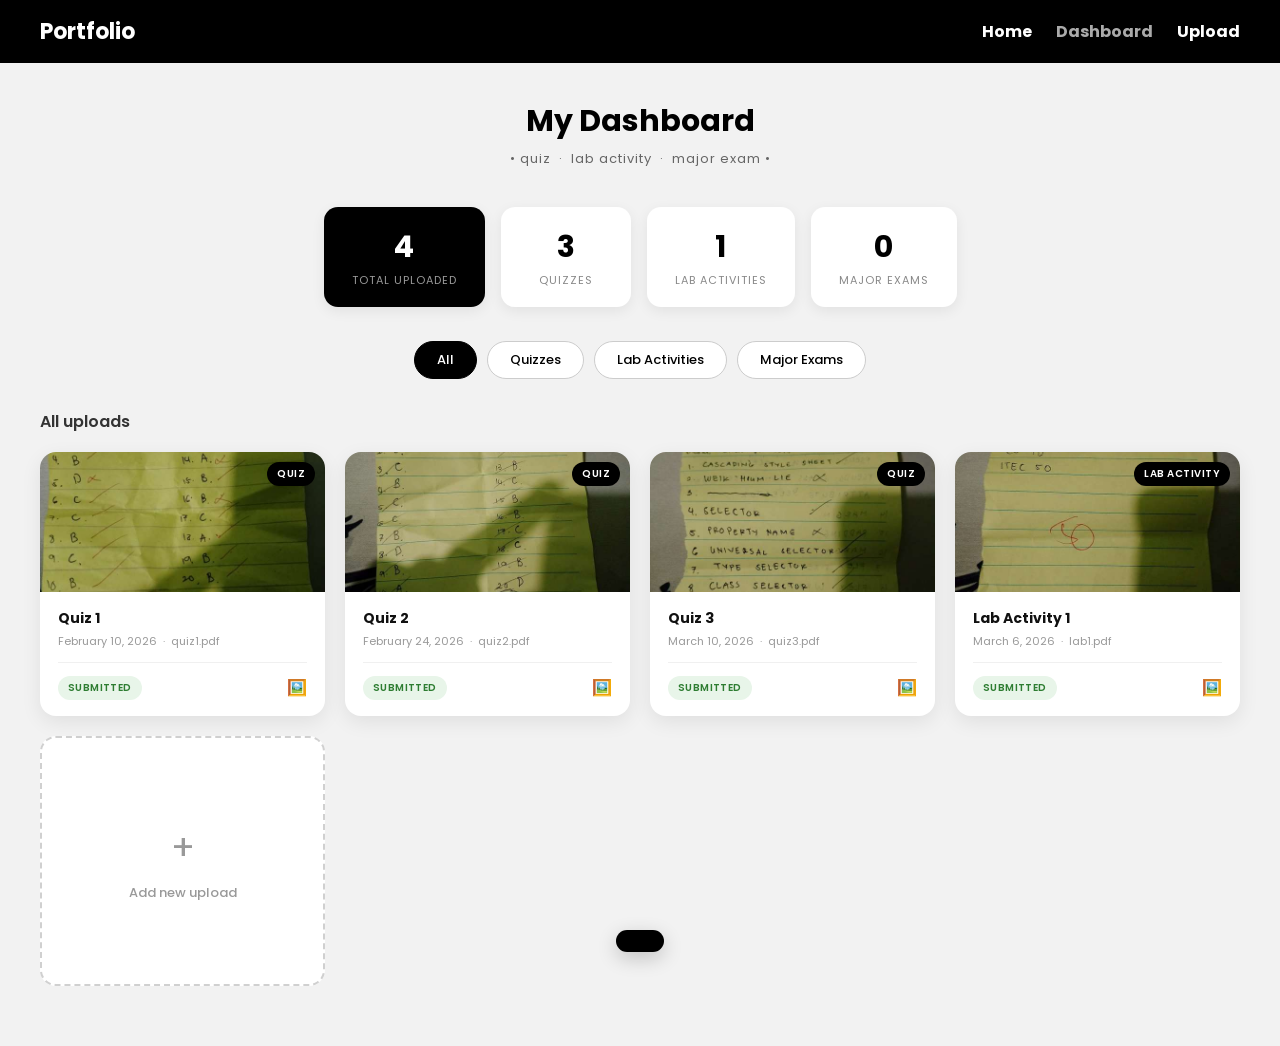
==== dashboard.html @ af3427ca "Update dashboard.html" ====
<!DOCTYPE html>
<html lang="en">
<head>
  <meta charset="UTF-8">
  <title>Dashboard – Portfolio</title>
  <link href="https://fonts.googleapis.com/css2?family=Poppins:wght@300;500;700&display=swap" rel="stylesheet">
  <style>
    * { margin: 0; padding: 0; box-sizing: border-box; font-family: 'Poppins', sans-serif; }
    body { background: #f2f2f2; min-height: 100vh; }

    .navbar { display: flex; justify-content: space-between; align-items: center; padding: 15px 40px; background: black; color: white; }
    .logo { font-size: 22px; font-weight: bold; }
    .nav-links a { color: white; text-decoration: none; margin-left: 20px; font-weight: bold; transition: color .2s; }
    .nav-links a:hover, .nav-links a.active { color: #aaa; }

    .hero { text-align: center; padding: 36px 20px 10px; }
    .hero h1 { font-size: 30px; font-weight: 700; }
    .hero p { color: #666; margin-top: 5px; font-size: 13px; letter-spacing: 1px; }

    .summary-strip { display: flex; justify-content: center; gap: 16px; padding: 28px 30px 10px; flex-wrap: wrap; }
    .summary-card { background: white; border-radius: 14px; padding: 18px 28px; min-width: 130px; text-align: center; box-shadow: 0 4px 14px rgba(0,0,0,.07); }
    .summary-card .num { font-size: 30px; font-weight: 700; }
    .summary-card .lbl { font-size: 11px; color: #888; margin-top: 2px; text-transform: uppercase; letter-spacing: 1px; }
    .summary-card.black-card { background: black; color: white; }
    .summary-card.black-card .lbl { color: #999; }

    .tabs { display: flex; justify-content: center; gap: 10px; padding: 24px 20px 0; flex-wrap: wrap; }
    .tab-btn { padding: 8px 22px; border-radius: 30px; border: 1.5px solid #ccc; background: white; font-family: 'Poppins', sans-serif; font-size: 13px; font-weight: 500; cursor: pointer; transition: all .2s; }
    .tab-btn:hover { border-color: black; }
    .tab-btn.active { background: black; color: white; border-color: black; }

    .grid-section { padding: 30px 40px 60px; }
    .grid-section h2 { font-size: 16px; font-weight: 600; color: #333; margin-bottom: 18px; }
    .items-grid { display: grid; grid-template-columns: repeat(auto-fill, minmax(260px, 1fr)); gap: 20px; }

    /* Card */
    .item-card { background: white; border-radius: 16px; box-shadow: 0 6px 20px rgba(0,0,0,.08); overflow: hidden; transition: transform .25s, box-shadow .25s; position: relative; }
    .item-card:hover { transform: translateY(-5px); box-shadow: 0 14px 32px rgba(0,0,0,.13); }

    /* ✕ delete on hover */
    .card-del {
      position: absolute; top: 9px; left: 9px; z-index: 5;
      width: 28px; height: 28px; border-radius: 50%;
      background: rgba(0,0,0,.72); color: white; border: none;
      font-size: 12px; cursor: pointer; font-weight: 700;
      display: flex; align-items: center; justify-content: center;
      opacity: 0; transition: opacity .18s, background .18s;
    }
    .item-card:hover .card-del { opacity: 1; }
    .card-del:hover { background: #c62828; }

    .card-thumb { width: 100%; height: 140px; background: #f5f5f5; display: flex; align-items: center; justify-content: center; overflow: hidden; position: relative; cursor: pointer; }
    .card-thumb img { width: 100%; height: 100%; object-fit: cover; display: none; }
    .card-thumb .thumb-icon { font-size: 42px; }
    .card-thumb .type-badge { position: absolute; top: 10px; right: 10px; background: black; color: white; font-size: 10px; font-weight: 600; padding: 4px 10px; border-radius: 20px; text-transform: uppercase; letter-spacing: .5px; }

    .card-body { padding: 16px 18px; cursor: pointer; }
    .card-title { font-size: 14px; font-weight: 700; color: #111; margin-bottom: 4px; }
    .card-meta  { font-size: 11px; color: #999; }
    .card-foot  { display: flex; align-items: center; justify-content: space-between; margin-top: 12px; padding-top: 12px; border-top: 1px solid #f0f0f0; }
    .status-pill { font-size: 10px; font-weight: 600; padding: 4px 10px; border-radius: 20px; text-transform: uppercase; letter-spacing: .4px; }
    .status-pill.submitted { background: #e8f5e9; color: #2e7d32; }
    .status-pill.pending   { background: #fff8e1; color: #f57f17; }

    .empty-state { text-align: center; padding: 60px 20px; color: #999; grid-column: 1/-1; }
    .empty-state .big { font-size: 48px; margin-bottom: 12px; }

    .add-card { background: white; border-radius: 16px; border: 2px dashed #d0d0d0; display: flex; flex-direction: column; align-items: center; justify-content: center; min-height: 250px; cursor: pointer; transition: border-color .2s, transform .2s; text-decoration: none; color: #999; }
    .add-card:hover { border-color: black; color: #333; transform: translateY(-4px); }
    .add-card .plus { font-size: 36px; margin-bottom: 8px; }
    .add-card p { font-size: 13px; font-weight: 500; }

    /* ── MODAL ── */
    .modal-backdrop { display: none; position: fixed; inset: 0; background: rgba(0,0,0,.6); z-index: 100; align-items: center; justify-content: center; padding: 16px; }
    .modal-backdrop.open { display: flex; }
    .modal { background: white; border-radius: 20px; padding: 28px 28px 24px; width: 500px; max-width: 100%; max-height: 92vh; overflow-y: auto; position: relative; animation: popIn .22s ease; }
    @keyframes popIn { from { transform: scale(.93); opacity: 0; } to { transform: scale(1); opacity: 1; } }
    .modal-close { position: absolute; top: 16px; right: 18px; background: none; border: none; font-size: 22px; cursor: pointer; color: #666; }
    .modal h3 { font-size: 17px; font-weight: 700; padding-right: 30px; margin-bottom: 3px; }
    .m-meta { font-size: 12px; color: #999; margin-bottom: 16px; }

    /* Canvas editor */
    .editor-box {
      width: 100%; height: 200px; background: #eee; border-radius: 12px;
      overflow: hidden; position: relative; cursor: grab; user-select: none;
    }
    .editor-box.grabbing { cursor: grabbing; }
    .editor-box canvas { width: 100%; height: 100%; display: block; }

    .no-proof { text-align: center; padding: 36px 20px; color: #bbb; font-size: 13px; background: #fafafa; border-radius: 12px; }

    /* Position controls */
    .pos-controls { margin-top: 8px; display: flex; align-items: center; justify-content: space-between; }
    .pos-hint { font-size: 11px; color: #999; }
    .reset-pos-btn { font-size: 11px; color: #aaa; background: none; border: none; cursor: pointer; text-decoration: underline; font-family: 'Poppins', sans-serif; }
    .reset-pos-btn:hover { color: #333; }

    .m-file { margin-top: 14px; background: #f5f5f5; border-radius: 10px; padding: 11px 14px; font-size: 12px; color: #444; display: flex; align-items: center; gap: 10px; }
    .m-file .fi { font-size: 18px; }

    .modal-actions { display: flex; gap: 8px; margin-top: 14px; }
    .modal-actions > * { flex: 1; padding: 10px; border-radius: 10px; font-family: 'Poppins', sans-serif; font-size: 12px; font-weight: 600; cursor: pointer; text-align: center; border: none; transition: background .18s; display: block; }
    .btn-change { background: #f0f0f0; color: #333; }
    .btn-change:hover { background: #e0e0e0; }
    .btn-save { background: black; color: white; }
    .btn-save:hover { background: #333; }
    .btn-del { background: #fff0f0; color: #c62828; border: 1.5px solid #fbb !important; }
    .btn-del:hover { background: #fdd; }

    .confirm-box { display: none; margin-top: 12px; background: #fff5f5; border: 1.5px solid #fcc; border-radius: 10px; padding: 14px 16px; text-align: center; }
    .confirm-box.show { display: block; }
    .confirm-box p { font-size: 13px; color: #c62828; font-weight: 500; margin-bottom: 10px; }
    .confirm-box .cbtn { display: inline-block; padding: 7px 18px; border-radius: 8px; font-size: 12px; font-weight: 600; cursor: pointer; font-family: 'Poppins', sans-serif; border: none; margin: 0 4px; }
    .cbtn.yes { background: #c62828; color: white; }
    .cbtn.no  { background: #eee; color: #333; }

    .toast { position: fixed; bottom: 28px; left: 50%; transform: translateX(-50%) translateY(80px); background: black; color: white; padding: 11px 24px; border-radius: 30px; font-size: 13px; font-weight: 500; box-shadow: 0 6px 20px rgba(0,0,0,.2); transition: transform .35s cubic-bezier(.34,1.56,.64,1); z-index: 999; }
    .toast.show { transform: translateX(-50%) translateY(0); }

    #m-img-input { display: none; }
  </style>
</head>
<body>

<nav class="navbar">
  <div class="logo">Portfolio</div>
  <div class="nav-links">
    <a href="index.html">Home</a>
    <a href="dashboard.html" class="active">Dashboard</a>
    <a href="upload.html">Upload</a>
    
  </div>
</nav>

<div class="hero">
  <h1>My Dashboard</h1>
  <p>• quiz &nbsp;·&nbsp; lab activity &nbsp;·&nbsp; major exam •</p>
</div>

<div class="summary-strip">
  <div class="summary-card black-card"><div class="num" id="total-count">0</div><div class="lbl">Total Uploaded</div></div>
  <div class="summary-card"><div class="num" id="quiz-count">0</div><div class="lbl">Quizzes</div></div>
  <div class="summary-card"><div class="num" id="lab-count">0</div><div class="lbl">Lab Activities</div></div>
  <div class="summary-card"><div class="num" id="exam-count">0</div><div class="lbl">Major Exams</div></div>
</div>

<div class="tabs">
  <button class="tab-btn active" onclick="filterTab('all',this)">All</button>
  <button class="tab-btn" onclick="filterTab('quiz',this)">Quizzes</button>
  <button class="tab-btn" onclick="filterTab('lab',this)">Lab Activities</button>
  <button class="tab-btn" onclick="filterTab('exam',this)">Major Exams</button>
</div>

<div class="grid-section">
  <h2 id="section-label">All uploads</h2>
  <div class="items-grid" id="items-grid"></div>
</div>

<!-- Modal -->
<div class="modal-backdrop" id="modal" onclick="backdropClick(event)">
  <div class="modal">
    <button class="modal-close" onclick="closeModal()">✕</button>
    <h3 id="m-title"></h3>
    <div class="m-meta" id="m-meta"></div>

    <!-- Image editor -->
    <div id="editor-section">
      <div class="editor-box" id="editor-box">
        <canvas id="ed-canvas"></canvas>
      </div>
      <div class="pos-controls">
        <div class="pos-hint">Drag the image to reposition it.</div>
        <button class="reset-pos-btn" onclick="resetPos()">↺ Reset</button>
      </div>
    </div>
    <div class="no-proof" id="no-proof-msg">No proof image yet — upload one below.</div>

    <div class="m-file"><span class="fi">📄</span><span id="m-file-name"></span></div>

    <div class="modal-actions">
      <label class="btn-change" for="m-img-input">📷 Change Image</label>
      <button class="btn-save" onclick="saveEntry()">💾 Save</button>
      <button class="btn-del" onclick="showConfirm()">🗑 Delete</button>
    </div>
    <input type="file" id="m-img-input" accept="image/*" onchange="loadNewProof(this)">

    <div class="confirm-box" id="confirm-box">
      <p>Delete this entry? This cannot be undone.</p>
      <button class="cbtn yes" onclick="doDelete()">Yes, delete</button>
      <button class="cbtn no"  onclick="hideConfirm()">Cancel</button>
    </div>
  </div>
</div>

<div class="toast" id="toast"></div>

<script>
  const defaultEntries = [
    { id:1, type:'quiz', title:'Quiz 1',         date:'February 10, 2026',  file:'quiz1.pdf', proof:'[data-uri]', originalProof:'[data-uri]', edState:null, status:'submitted' },
    { id:2, type:'quiz', title:'Quiz 2',         date:'February 24, 2026', file:'quiz2.pdf', proof:'[data-uri]', originalProof:'[data-uri]', edState:null, status:'submitted' },
    { id:3, type:'quiz', title:'Quiz 3',         date:'March 10, 2026', file:'quiz3.pdf', proof:'[data-uri]', originalProof:'[data-uri]', edState:null, status:'submitted' },
    { id:4, type:'lab',  title:'Lab Activity 1', date:'March 6, 2026',  file:'lab1.pdf',  proof:'[data-uri]', originalProof:'[data-uri]', edState:null, status:'submitted' },
  ];
  const saved = JSON.parse(localStorage.getItem('dash_entries') || '[]');
  const savedIds = saved.map(e => e.id);
  const defaults = defaultEntries.filter(e => !savedIds.includes(e.id));
  let entries = [...defaults, ...saved];
  let currentFilter = 'all';
  let activeEntry = null;

  // editor vars
  let edImg = null, eX = 0, eY = 0;
  let dragging = false, dsx = 0, dsy = 0, dex = 0, dey = 0;

  const canvas = document.getElementById('ed-canvas');
  const ctx    = canvas.getContext('2d');
  const eBox   = document.getElementById('editor-box');

  function saveLS() {
    const toSave = entries.filter(e => !defaultEntries.find(d => d.id === e.id) || e.proof || e.edState);
    localStorage.setItem('dash_entries', JSON.stringify(toSave));
  }

  const typeIcon  = { quiz:'📝', lab:'🔬', exam:'📋' };
  const typeLabel = { quiz:'Quiz', lab:'Lab Activity', exam:'Major Exam' };
  const statusLabel = { submitted:'Submitted', pending:'Pending' };

  // ── RENDER ──
  function renderGrid() {
    document.getElementById('total-count').textContent = entries.length;
    document.getElementById('quiz-count').textContent  = entries.filter(e=>e.type==='quiz').length;
    document.getElementById('lab-count').textContent   = entries.filter(e=>e.type==='lab').length;
    document.getElementById('exam-count').textContent  = entries.filter(e=>e.type==='exam').length;

    const labels = { all:'All uploads', quiz:'Quizzes', lab:'Lab Activities', exam:'Major Exams' };
    document.getElementById('section-label').textContent = labels[currentFilter];

    const list = currentFilter === 'all' ? entries : entries.filter(e=>e.type===currentFilter);
    const grid = document.getElementById('items-grid');

    if (!list.length) {
      grid.innerHTML = `<div class="empty-state"><div class="big">📂</div><p>No uploads here yet.</p></div>`;
      return;
    }

    const bg = { quiz:'#f0f0f0', lab:'#e8f5e9', exam:'#e3f2fd' };
    grid.innerHTML = list.map(e => {
      const imgSrc = e.originalProof || e.proof;
      const pos = e.edState ? `object-position: calc(50% + ${e.edState.x}px) calc(50% + ${e.edState.y}px)` : '';
      return `
      <div class="item-card">
        <button class="card-del" onclick="quickDel(event,${e.id})">✕</button>
        <div class="card-thumb" style="background:${bg[e.type]}" onclick="openModal(${e.id})">
          ${imgSrc ? `<img src="${imgSrc}" style="display:block;${pos}">` : `<div class="thumb-icon">${typeIcon[e.type]}</div>`}
          <div class="type-badge">${typeLabel[e.type]}</div>
        </div>
        <div class="card-body" onclick="openModal(${e.id})">
          <div class="card-title">${e.title}</div>
          <div class="card-meta">${e.date} &nbsp;·&nbsp; ${e.file}</div>
          <div class="card-foot">
            <span class="status-pill ${e.status}">${statusLabel[e.status]||e.status}</span>
            <span>${imgSrc?'🖼️':'📄'}</span>
          </div>
        </div>
      </div>`;
    }).join('') + `<a class="add-card" href="upload.html"><div class="plus">+</div><p>Add new upload</p></a>`;
  }

  function filterTab(type, btn) {
    currentFilter = type;
    document.querySelectorAll('.tab-btn').forEach(b=>b.classList.remove('active'));
    btn.classList.add('active');
    renderGrid();
  }

  // ── QUICK DELETE (card X button) ──
  function quickDel(e, id) {
    e.stopPropagation();
    if (!confirm('Remove this entry?')) return;
    entries = entries.filter(en=>en.id!==id);
    saveLS(); renderGrid(); showToast('🗑️ Entry removed');
  }

  // ── OPEN MODAL ──
  function openModal(id) {
    activeEntry = entries.find(e=>e.id===id);
    if (!activeEntry) return;

    document.getElementById('m-title').textContent    = activeEntry.title;
    document.getElementById('m-meta').textContent     = typeLabel[activeEntry.type] + '  ·  ' + activeEntry.date;
    document.getElementById('m-file-name').textContent= activeEntry.file;
    document.getElementById('m-img-input').value = '';
    hideConfirm();

    if (activeEntry.proof || activeEntry.originalProof) {
      showEditorSection();
      initEditor(activeEntry.originalProof || activeEntry.proof, activeEntry.edState || null);
    } else {
      hideEditorSection();
    }
    document.getElementById('modal').classList.add('open');
  }

  function closeModal() { document.getElementById('modal').classList.remove('open'); }
  function backdropClick(e) { if (e.target===document.getElementById('modal')) closeModal(); }

  function showEditorSection() {
    document.getElementById('editor-section').style.display='block';
    document.getElementById('no-proof-msg').style.display='none';
  }
  function hideEditorSection() {
    document.getElementById('editor-section').style.display='none';
    document.getElementById('no-proof-msg').style.display='block';
  }

  // ── CANVAS EDITOR ──
  function initEditor(src, state) {
    edImg = new Image();
    edImg.onload = () => {
      canvas.width  = eBox.offsetWidth  || 440;
      canvas.height = eBox.offsetHeight || 200;
      if (state) { eX=state.x; eY=state.y; }
      else        { eX=0; eY=0; }
      draw();
    };
    edImg.src = src;
  }

  function draw() {
    if (!edImg) return;
    ctx.clearRect(0,0,canvas.width,canvas.height);
    // cover: scale so image fills the entire canvas (like object-fit: cover)
    const ratio = Math.max(canvas.width/edImg.naturalWidth, canvas.height/edImg.naturalHeight);
    const dw = edImg.naturalWidth  * ratio;
    const dh = edImg.naturalHeight * ratio;
    const dx = (canvas.width-dw)/2 + eX;
    const dy = (canvas.height-dh)/2 + eY;
    ctx.drawImage(edImg, dx, dy, dw, dh);
  }

  function resetPos() { eX=0; eY=0; draw(); }

  // drag to pan
  eBox.addEventListener('mousedown', e=>{ dragging=true; dsx=e.clientX; dsy=e.clientY; dex=eX; dey=eY; eBox.classList.add('grabbing'); });
  window.addEventListener('mousemove', e=>{ if(!dragging) return; eX=dex+(e.clientX-dsx); eY=dey+(e.clientY-dsy); draw(); });
  window.addEventListener('mouseup',   ()=>{ dragging=false; eBox.classList.remove('grabbing'); });
  eBox.addEventListener('touchstart', e=>{ const t=e.touches[0]; dragging=true; dsx=t.clientX; dsy=t.clientY; dex=eX; dey=eY; });
  eBox.addEventListener('touchmove',  e=>{ if(!dragging) return; e.preventDefault(); const t=e.touches[0]; eX=dex+(t.clientX-dsx); eY=dey+(t.clientY-dsy); draw(); }, {passive:false});
  eBox.addEventListener('touchend',   ()=>{ dragging=false; });

  // ── LOAD NEW IMAGE ──
  function loadNewProof(input) {
    if(!input.files||!input.files[0]) return;
    const reader=new FileReader();
    reader.onload=ev=>{
      if(!activeEntry) return;
      activeEntry.originalProof = ev.target.result;
      activeEntry.proof = ev.target.result;
      activeEntry.edState = null;
      showEditorSection();
      initEditor(ev.target.result, null);
    };
    reader.readAsDataURL(input.files[0]);
  }

  // ── SAVE ──
  function saveEntry() {
    if(!activeEntry) return;
    if(edImg) {
      // store original + offset — thumbnail uses CSS object-position (no black bars)
      if(!activeEntry.originalProof) activeEntry.originalProof = activeEntry.proof;
      activeEntry.edState = { x:eX, y:eY };
    }
    activeEntry.status = 'submitted';
    const idx = entries.findIndex(e=>e.id===activeEntry.id);
    if(idx!==-1) entries[idx] = {...activeEntry};
    saveLS(); renderGrid(); closeModal();
    showToast('✅ Changes saved!');
  }

  // ── DELETE from modal ──
  function showConfirm()  { document.getElementById('confirm-box').classList.add('show'); }
  function hideConfirm()  { document.getElementById('confirm-box').classList.remove('show'); }
  function doDelete() {
    if(!activeEntry) return;
    entries = entries.filter(e=>e.id!==activeEntry.id);
    saveLS(); renderGrid(); closeModal();
    showToast('🗑️ Entry deleted');
  }

  // ── TOAST ──
  function showToast(msg) {
    const t=document.getElementById('toast');
    t.textContent=msg; t.classList.add('show');
    setTimeout(()=>t.classList.remove('show'), 2800);
  }

  renderGrid();
</script>
</body>
</html>
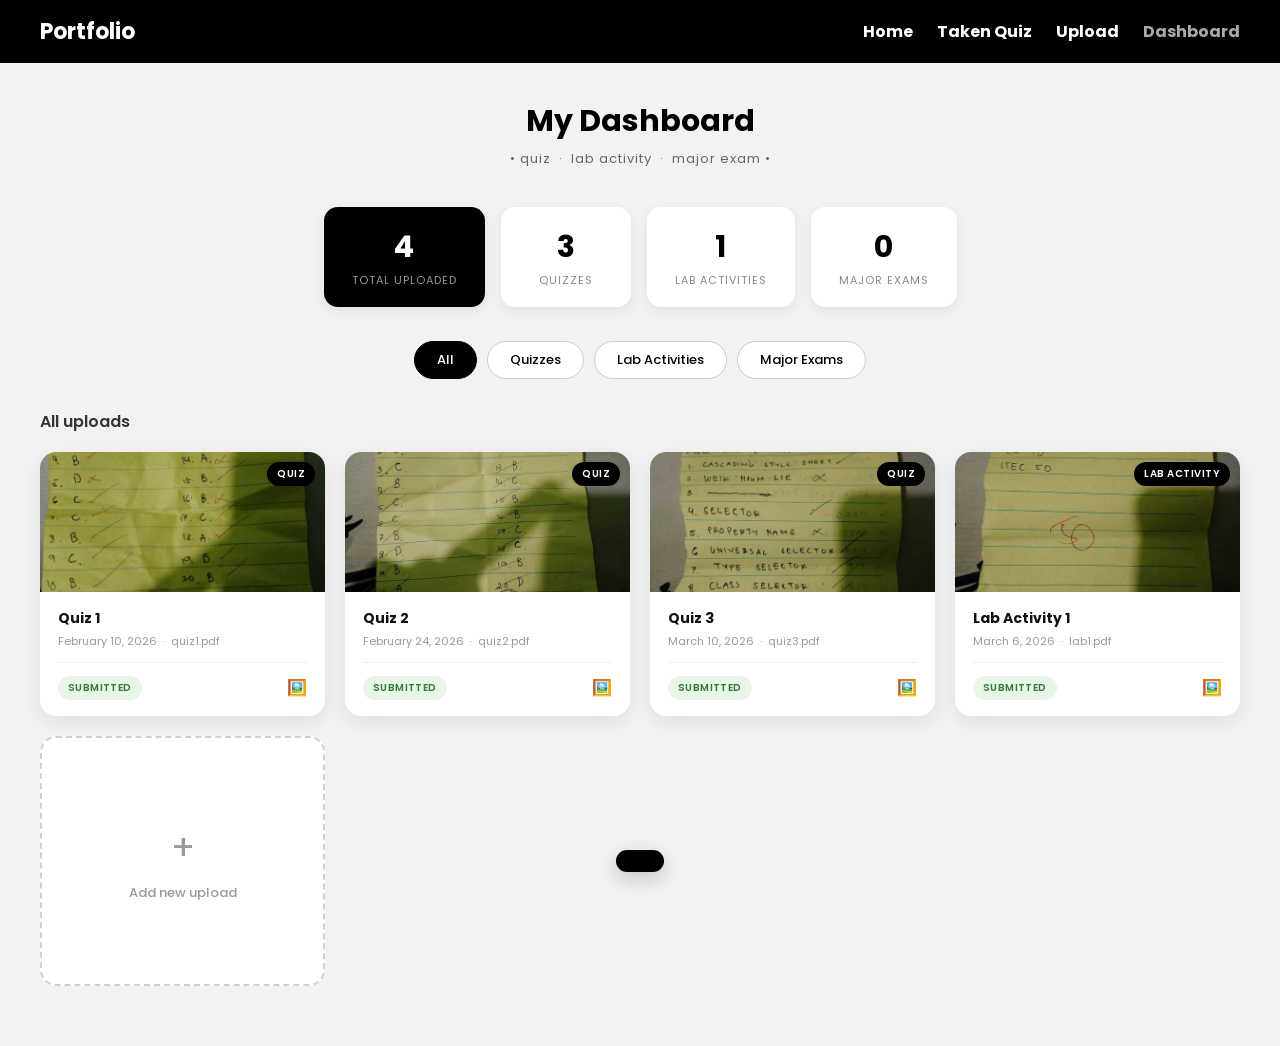
==== commit 3e972416: "Add files via upload" ====
--- a/dashboard.html
+++ b/dashboard.html
@@ -10,7 +10,7 @@
 
     .navbar { display: flex; justify-content: space-between; align-items: center; padding: 15px 40px; background: black; color: white; }
     .logo { font-size: 22px; font-weight: bold; }
-    .nav-links a { color: white; text-decoration: none; margin-left: 20px; font-weight: bold; transition: color .2s; }
+    .nav-links a { color: white; text-decoration: none; margin-left: 20px; font-weight: bold; }
     .nav-links a:hover, .nav-links a.active { color: #aaa; }
 
     .hero { text-align: center; padding: 36px 20px 10px; }
@@ -25,7 +25,7 @@
     .summary-card.black-card .lbl { color: #999; }
 
     .tabs { display: flex; justify-content: center; gap: 10px; padding: 24px 20px 0; flex-wrap: wrap; }
-    .tab-btn { padding: 8px 22px; border-radius: 30px; border: 1.5px solid #ccc; background: white; font-family: 'Poppins', sans-serif; font-size: 13px; font-weight: 500; cursor: pointer; transition: all .2s; }
+    .tab-btn { padding: 8px 22px; border-radius: 30px; border: 1.5px solid #ccc; background: white; font-family: 'Poppins', sans-serif; font-size: 13px; font-weight: 500; cursor: pointer; }
     .tab-btn:hover { border-color: black; }
     .tab-btn.active { background: black; color: white; border-color: black; }
 
@@ -34,8 +34,8 @@
     .items-grid { display: grid; grid-template-columns: repeat(auto-fill, minmax(260px, 1fr)); gap: 20px; }
 
     /* Card */
-    .item-card { background: white; border-radius: 16px; box-shadow: 0 6px 20px rgba(0,0,0,.08); overflow: hidden; transition: transform .25s, box-shadow .25s; position: relative; }
-    .item-card:hover { transform: translateY(-5px); box-shadow: 0 14px 32px rgba(0,0,0,.13); }
+    .item-card { background: white; border-radius: 16px; box-shadow: 0 6px 20px rgba(0,0,0,.08); overflow: hidden; position: relative; }
+    .item-card:hover { box-shadow: 0 6px 20px rgba(0,0,0,.08); }
 
     /* ✕ delete on hover */
     .card-del {
@@ -44,7 +44,7 @@
       background: rgba(0,0,0,.72); color: white; border: none;
       font-size: 12px; cursor: pointer; font-weight: 700;
       display: flex; align-items: center; justify-content: center;
-      opacity: 0; transition: opacity .18s, background .18s;
+      opacity: 0;
     }
     .item-card:hover .card-del { opacity: 1; }
     .card-del:hover { background: #c62828; }
@@ -65,16 +65,16 @@
     .empty-state { text-align: center; padding: 60px 20px; color: #999; grid-column: 1/-1; }
     .empty-state .big { font-size: 48px; margin-bottom: 12px; }
 
-    .add-card { background: white; border-radius: 16px; border: 2px dashed #d0d0d0; display: flex; flex-direction: column; align-items: center; justify-content: center; min-height: 250px; cursor: pointer; transition: border-color .2s, transform .2s; text-decoration: none; color: #999; }
-    .add-card:hover { border-color: black; color: #333; transform: translateY(-4px); }
+    .add-card { background: white; border-radius: 16px; border: 2px dashed #d0d0d0; display: flex; flex-direction: column; align-items: center; justify-content: center; min-height: 250px; cursor: pointer; text-decoration: none; color: #999; }
+    .add-card:hover { border-color: black; color: #333; }
     .add-card .plus { font-size: 36px; margin-bottom: 8px; }
     .add-card p { font-size: 13px; font-weight: 500; }
 
     /* ── MODAL ── */
     .modal-backdrop { display: none; position: fixed; inset: 0; background: rgba(0,0,0,.6); z-index: 100; align-items: center; justify-content: center; padding: 16px; }
     .modal-backdrop.open { display: flex; }
-    .modal { background: white; border-radius: 20px; padding: 28px 28px 24px; width: 500px; max-width: 100%; max-height: 92vh; overflow-y: auto; position: relative; animation: popIn .22s ease; }
-    @keyframes popIn { from { transform: scale(.93); opacity: 0; } to { transform: scale(1); opacity: 1; } }
+    .modal { background: white; border-radius: 20px; padding: 28px 28px 24px; width: 500px; max-width: 100%; max-height: 92vh; overflow-y: auto; position: relative; }
+    
     .modal-close { position: absolute; top: 16px; right: 18px; background: none; border: none; font-size: 22px; cursor: pointer; color: #666; }
     .modal h3 { font-size: 17px; font-weight: 700; padding-right: 30px; margin-bottom: 3px; }
     .m-meta { font-size: 12px; color: #999; margin-bottom: 16px; }
@@ -99,7 +99,7 @@
     .m-file .fi { font-size: 18px; }
 
     .modal-actions { display: flex; gap: 8px; margin-top: 14px; }
-    .modal-actions > * { flex: 1; padding: 10px; border-radius: 10px; font-family: 'Poppins', sans-serif; font-size: 12px; font-weight: 600; cursor: pointer; text-align: center; border: none; transition: background .18s; display: block; }
+    .modal-actions > * { flex: 1; padding: 10px; border-radius: 10px; font-family: 'Poppins', sans-serif; font-size: 12px; font-weight: 600; cursor: pointer; text-align: center; border: none; display: block; }
     .btn-change { background: #f0f0f0; color: #333; }
     .btn-change:hover { background: #e0e0e0; }
     .btn-save { background: black; color: white; }
@@ -114,8 +114,8 @@
     .cbtn.yes { background: #c62828; color: white; }
     .cbtn.no  { background: #eee; color: #333; }
 
-    .toast { position: fixed; bottom: 28px; left: 50%; transform: translateX(-50%) translateY(80px); background: black; color: white; padding: 11px 24px; border-radius: 30px; font-size: 13px; font-weight: 500; box-shadow: 0 6px 20px rgba(0,0,0,.2); transition: transform .35s cubic-bezier(.34,1.56,.64,1); z-index: 999; }
-    .toast.show { transform: translateX(-50%) translateY(0); }
+    .toast { position: fixed; bottom: 28px; left: 50%; transform: translateX(-50%); background: black; color: white; padding: 11px 24px; border-radius: 30px; font-size: 13px; font-weight: 500; box-shadow: 0 6px 20px rgba(0,0,0,.2); z-index: 999; }
+    .toast.show { }
 
     #m-img-input { display: none; }
   </style>
@@ -126,9 +126,9 @@
   <div class="logo">Portfolio</div>
   <div class="nav-links">
     <a href="index.html">Home</a>
+    <a href="takenquiz.html">Taken Quiz</a>
+    <a href="upload.html">Upload</a>
     <a href="dashboard.html" class="active">Dashboard</a>
-    <a href="upload.html">Upload</a>
-    
   </div>
 </nav>
 
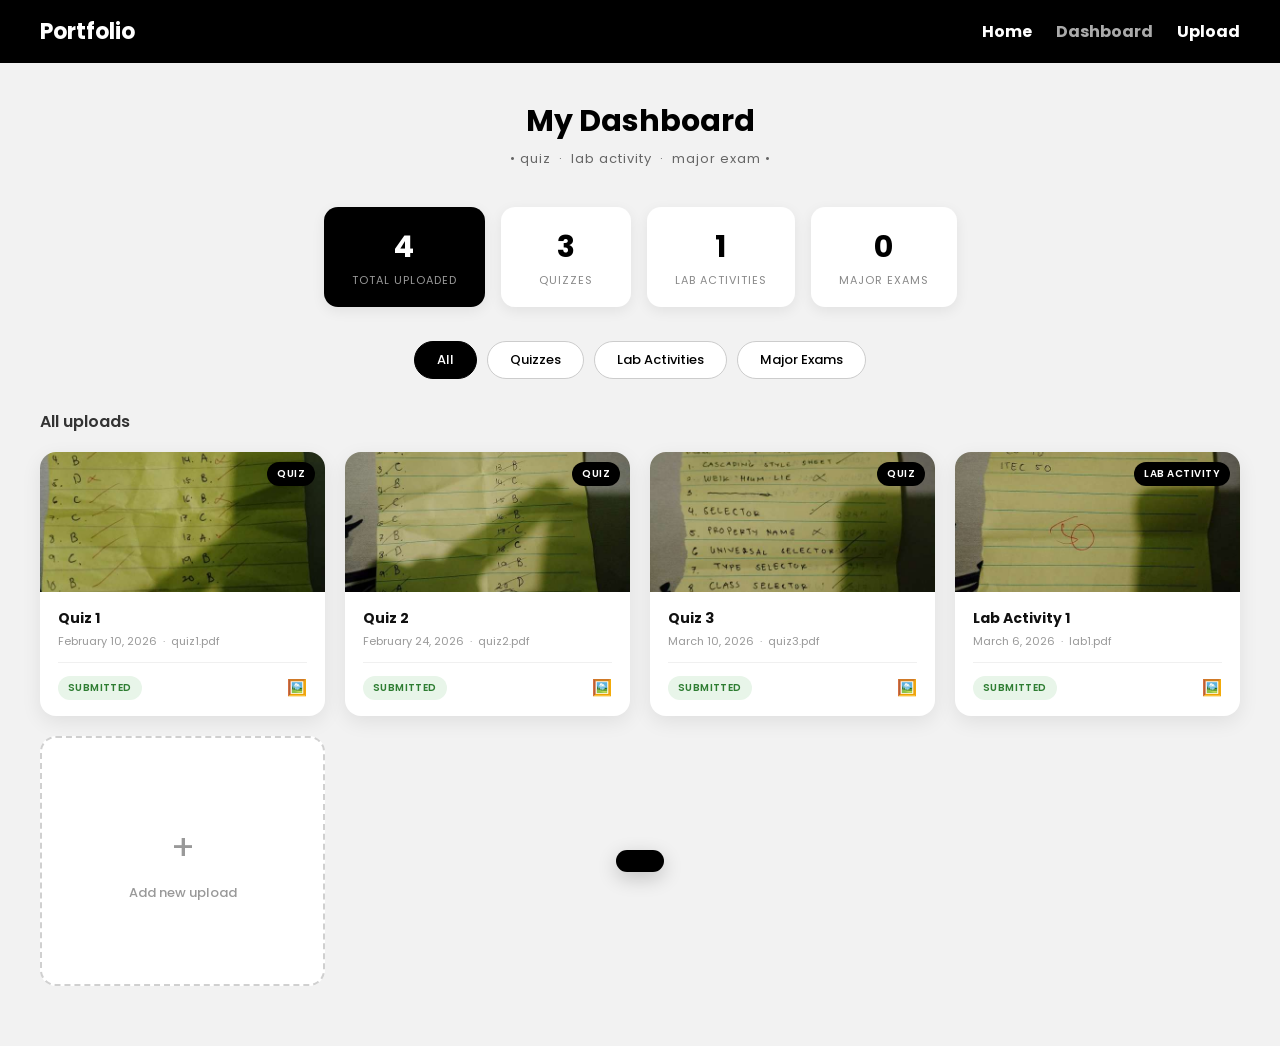
==== commit c72b5359: "Update dashboard.html" ====
--- a/dashboard.html
+++ b/dashboard.html
@@ -126,9 +126,8 @@
   <div class="logo">Portfolio</div>
   <div class="nav-links">
     <a href="index.html">Home</a>
-    <a href="takenquiz.html">Taken Quiz</a>
+    <a href="dashboard.html" class="active">Dashboard</a>
     <a href="upload.html">Upload</a>
-    <a href="dashboard.html" class="active">Dashboard</a>
   </div>
 </nav>
 
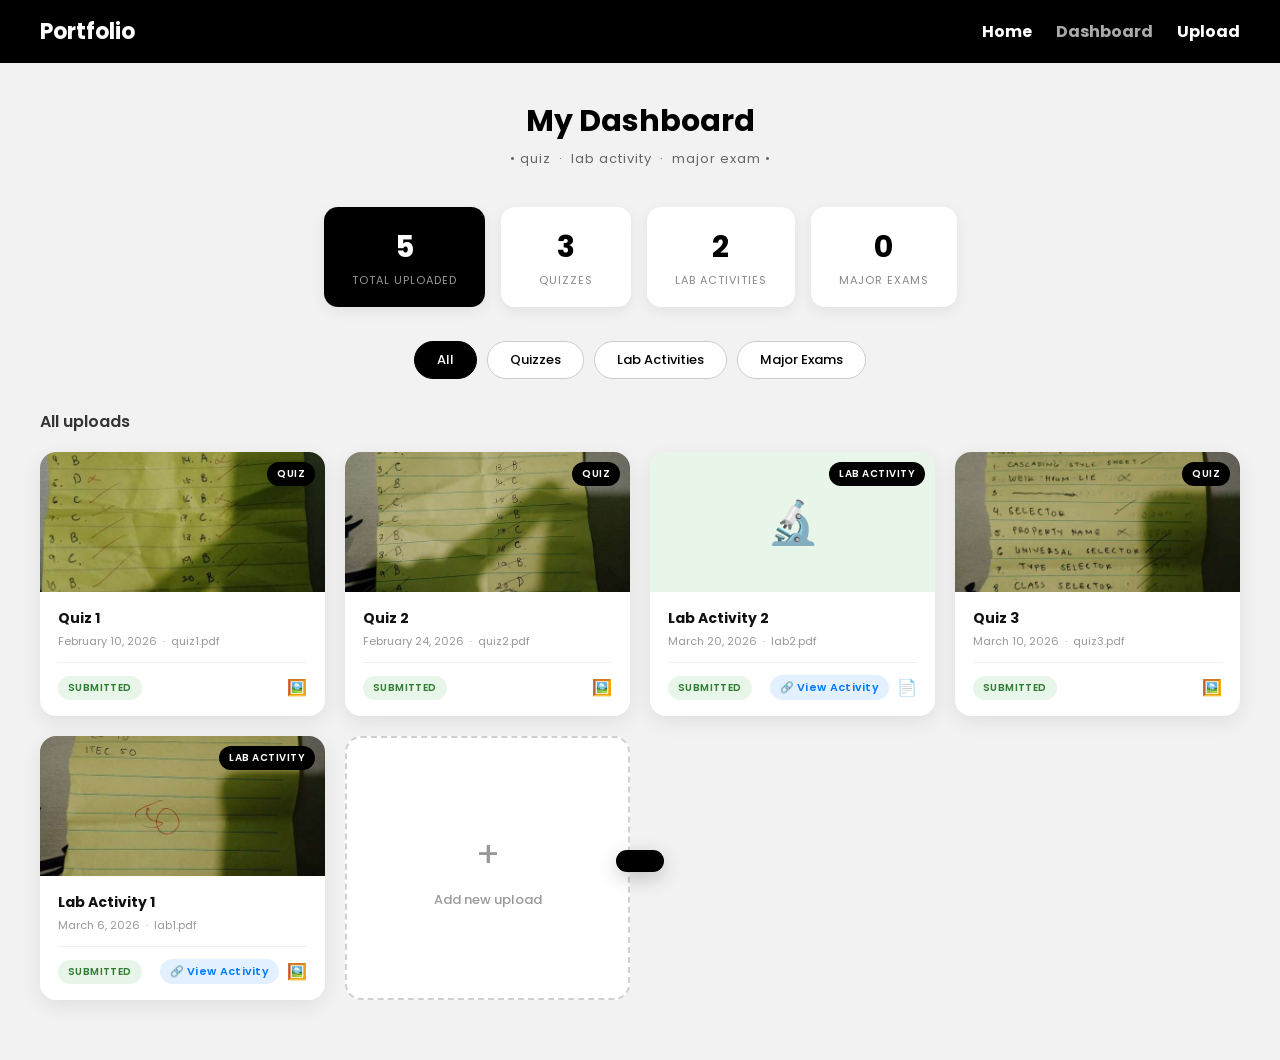
==== commit 71a9376c: "Add files via upload" ====
--- a/dashboard.html
+++ b/dashboard.html
@@ -61,6 +61,8 @@
     .status-pill { font-size: 10px; font-weight: 600; padding: 4px 10px; border-radius: 20px; text-transform: uppercase; letter-spacing: .4px; }
     .status-pill.submitted { background: #e8f5e9; color: #2e7d32; }
     .status-pill.pending   { background: #fff8e1; color: #f57f17; }
+    .view-activity-link { font-size: 11px; font-weight: 600; color: #007bff; text-decoration: none; padding: 4px 10px; border-radius: 20px; background: #e3f0ff; letter-spacing: .3px; transition: background .2s, color .2s; }
+    .view-activity-link:hover { background: #007bff; color: white; }
 
     .empty-state { text-align: center; padding: 60px 20px; color: #999; grid-column: 1/-1; }
     .empty-state .big { font-size: 48px; margin-bottom: 12px; }
@@ -115,7 +117,6 @@
     .cbtn.no  { background: #eee; color: #333; }
 
     .toast { position: fixed; bottom: 28px; left: 50%; transform: translateX(-50%); background: black; color: white; padding: 11px 24px; border-radius: 30px; font-size: 13px; font-weight: 500; box-shadow: 0 6px 20px rgba(0,0,0,.2); z-index: 999; }
-    .toast.show { }
 
     #m-img-input { display: none; }
   </style>
@@ -176,6 +177,16 @@
 
     <div class="m-file"><span class="fi">📄</span><span id="m-file-name"></span></div>
 
+    <!-- View Activity Link (only for lab entries) -->
+    <div id="m-activity-section" style="display:none; margin-top:12px;">
+      <a id="m-activity-link" href="#" target="_blank"
+         style="display:inline-flex; align-items:center; gap:8px; background:#e3f0ff; color:#007bff;
+                padding:10px 16px; border-radius:10px; font-size:13px; font-weight:600;
+                text-decoration:none; transition:background .2s, color .2s; width:100%; box-sizing:border-box; justify-content:center;">
+        🔗 View Activity (Click to open for professor review)
+      </a>
+    </div>
+
     <div class="modal-actions">
       <label class="btn-change" for="m-img-input">📷 Change Image</label>
       <button class="btn-save" onclick="saveEntry()">💾 Save</button>
@@ -197,8 +208,10 @@
   const defaultEntries = [
     { id:1, type:'quiz', title:'Quiz 1',         date:'February 10, 2026',  file:'quiz1.pdf', proof:'[data-uri]', originalProof:'[data-uri]', edState:null, status:'submitted' },
     { id:2, type:'quiz', title:'Quiz 2',         date:'February 24, 2026', file:'quiz2.pdf', proof:'[data-uri]', originalProof:'[data-uri]', edState:null, status:'submitted' },
+    
+    { id:5, type:'lab',  title:'Lab Activity 2', date:'March 20, 2026', file:'lab2.pdf', activityFile:'lab2.html', proof:null, originalProof:null, edState:null, status:'submitted' },
     { id:3, type:'quiz', title:'Quiz 3',         date:'March 10, 2026', file:'quiz3.pdf', proof:'[data-uri]', originalProof:'[data-uri]', edState:null, status:'submitted' },
-    { id:4, type:'lab',  title:'Lab Activity 1', date:'March 6, 2026',  file:'lab1.pdf',  proof:'[data-uri]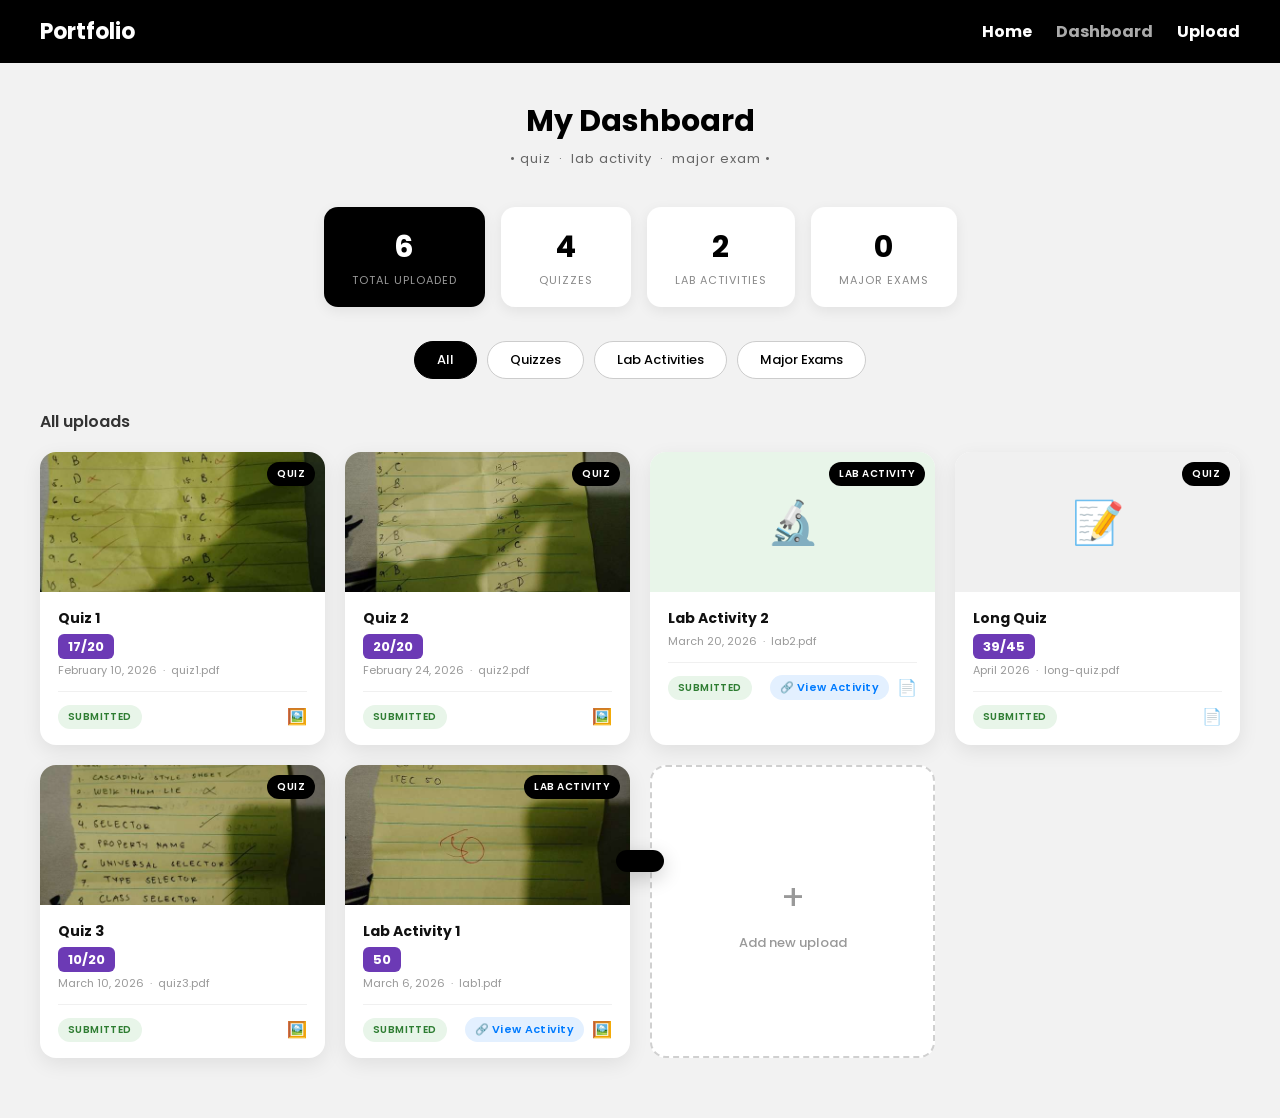
==== commit ef7460fe: "Add files via upload" ====
--- a/dashboard.html
+++ b/dashboard.html
@@ -162,6 +162,16 @@
     <button class="modal-close" onclick="closeModal()">✕</button>
     <h3 id="m-title"></h3>
     <div class="m-meta" id="m-meta"></div>
+
+    <!-- Score section (for graded quizzes) -->
+    <div id="m-score-section" style="display:none; margin-bottom:14px; padding:14px; background:#f5f0ff; border-radius:12px; border:1.5px solid #d4bbff;">
+      <div style="display:flex;align-items:center;gap:10px;margin-bottom:8px;">
+        <span style="font-size:13px;font-weight:600;color:#555;">Total points</span>
+        <span id="m-score-badge" style="background:#6c3ab5;color:white;font-weight:700;font-size:14px;padding:4px 12px;border-radius:8px;"></span>
+      </div>
+      <div id="m-quiz-instructions" style="font-size:12px;color:#555;margin-bottom:6px;line-height:1.6;"></div>
+      <div id="m-student-number" style="font-size:12px;font-weight:600;color:#6c3ab5;"></div>
+    </div>
 
     <!-- Image editor -->
     <div id="editor-section">
@@ -206,17 +216,28 @@
 
 <script>
   const defaultEntries = [
-    { id:1, type:'quiz', title:'Quiz 1',         date:'February 10, 2026',  file:'quiz1.pdf', proof:'[data-uri]', originalProof:'[data-uri]', edState:null, status:'submitted' },
-    { id:2, type:'quiz', title:'Quiz 2',         date:'February 24, 2026', file:'quiz2.pdf', proof:'[data-uri]', originalProof:'[data-uri]', edState:null, status:'submitted' },
+    { id:1, type:'quiz', title:'Quiz 1', score: '17/20',       date:'February 10, 2026',  file:'quiz1.pdf', proof:'[data-uri]', originalProof:'[data-uri]', edState:null, status:'submitted' },
+    { id:2, type:'quiz', title:'Quiz 2', score: '20/20',         date:'February 24, 2026', file:'quiz2.pdf', proof:'[data-uri]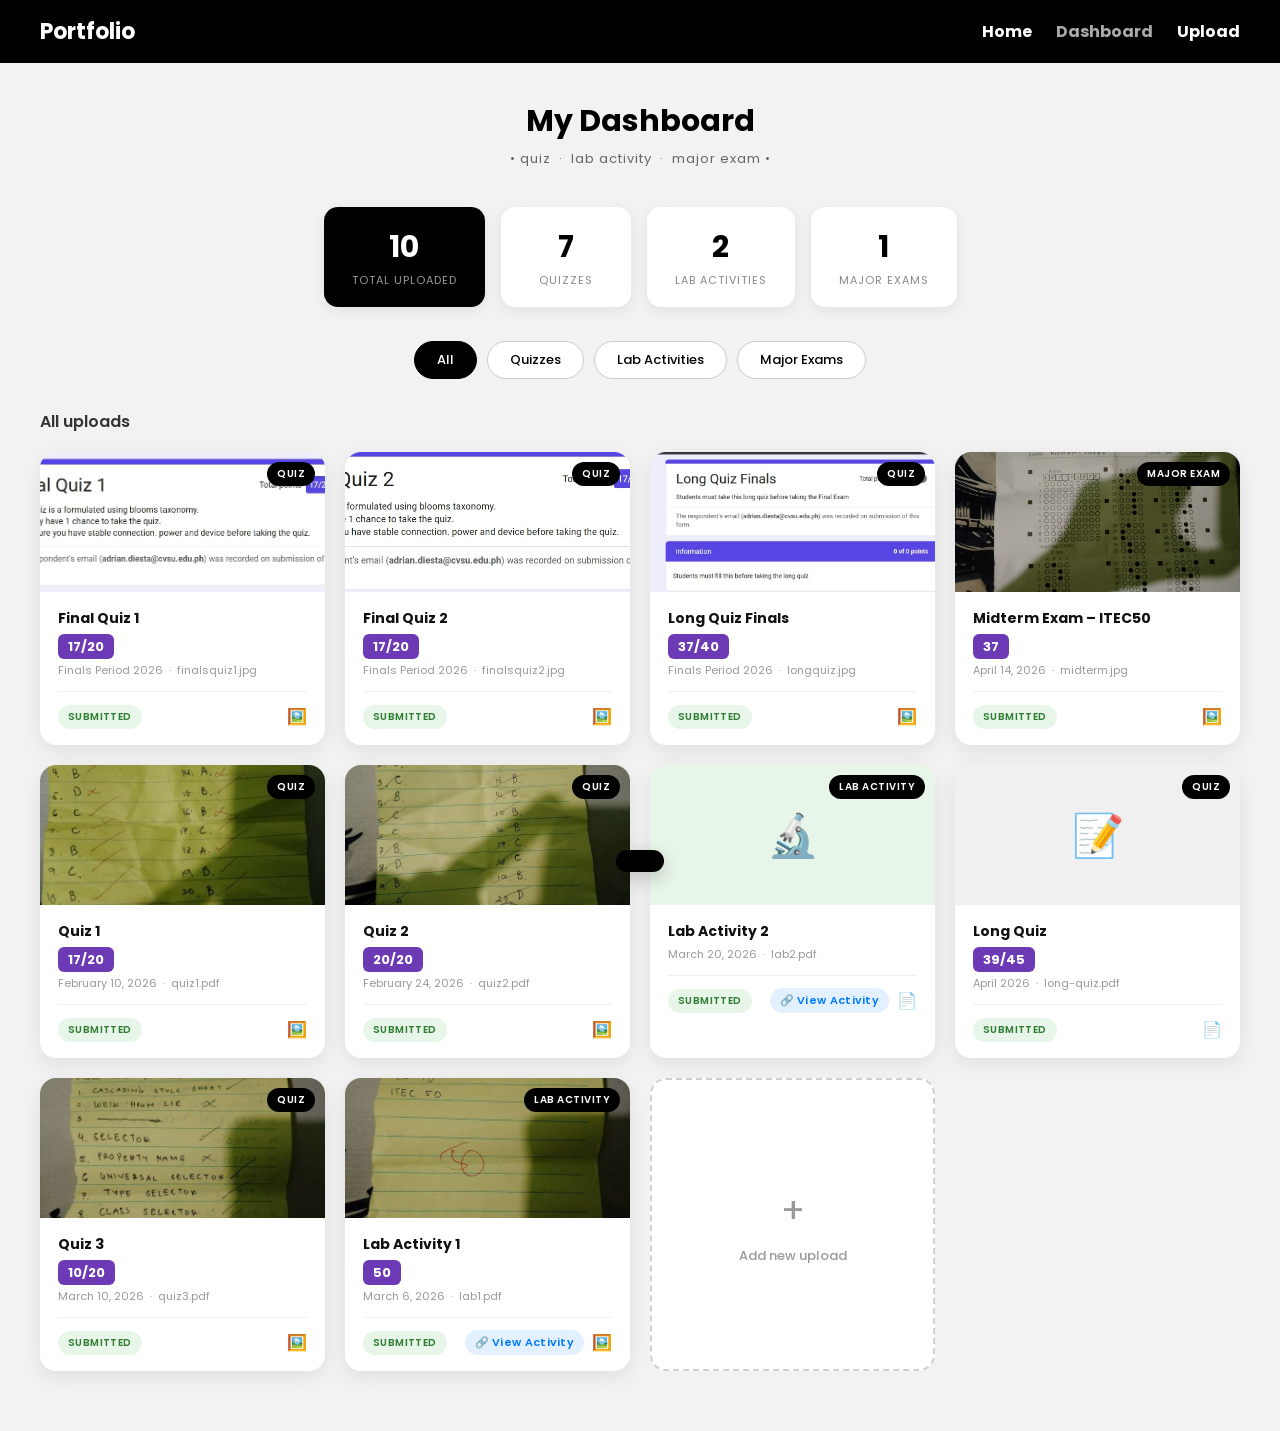
==== commit c4c560ea: "Add files via upload" ====
--- a/dashboard.html
+++ b/dashboard.html
@@ -216,6 +216,46 @@
 
 <script>
   const defaultEntries = [
+    // ── FINAL QUIZ 1 ──
+    { id:101, type:'quiz', title:'Final Quiz 1',
+      score: '17/20',
+      date: 'Finals Period 2026',
+      file: 'finalsquiz1.jpg',
+      instructions: 'This Quiz is formulated using Blooms Taxonomy. You only have 1 chance to take the quiz. Make sure you have stable connection, power and device before taking the quiz.',
+      proof: '[data-uri]',
+      originalProof: '[data-uri]',
+      edState: null, status: 'submitted' },
+
+    // ── FINAL QUIZ 2 ──
+    { id:102, type:'quiz', title:'Final Quiz 2',
+      score: '17/20',
+      date: 'Finals Period 2026',
+      file: 'finalsquiz2.jpg',
+      instructions: 'This Quiz is formulated using Blooms Taxonomy. You only have 1 chance to take the quiz. Make sure you have stable connection, power and device before taking the quiz.',
+      proof: '[data-uri]',
+      originalProof: '[data-uri]',
+      edState: null, status: 'submitted' },
+
+    // ── LONG QUIZ FINALS ──
+    { id:103, type:'quiz', title:'Long Quiz Finals',
+      score: '37/40',
+      date: 'Finals Period 2026',
+      file: 'longquiz.jpg',
+      instructions: 'Students must take this long quiz before taking the Final Exam.',
+      proof: '[data-uri]',
+      originalProof: '[data-uri]',
+      edState: null, status: 'submitted' },
+
+    // ── MIDTERM EXAM ──
+    { id:104, type:'exam', title:'Midterm Exam – ITEC50',
+      score: '37',
+      studentNumber: '25110085',
+      date: 'April 14, 2026',
+      file: 'midterm.jpg',
+      instructions: 'Written Midterm Exam. Multiple Choice – 70 items.',
+      proof: '[data-uri]